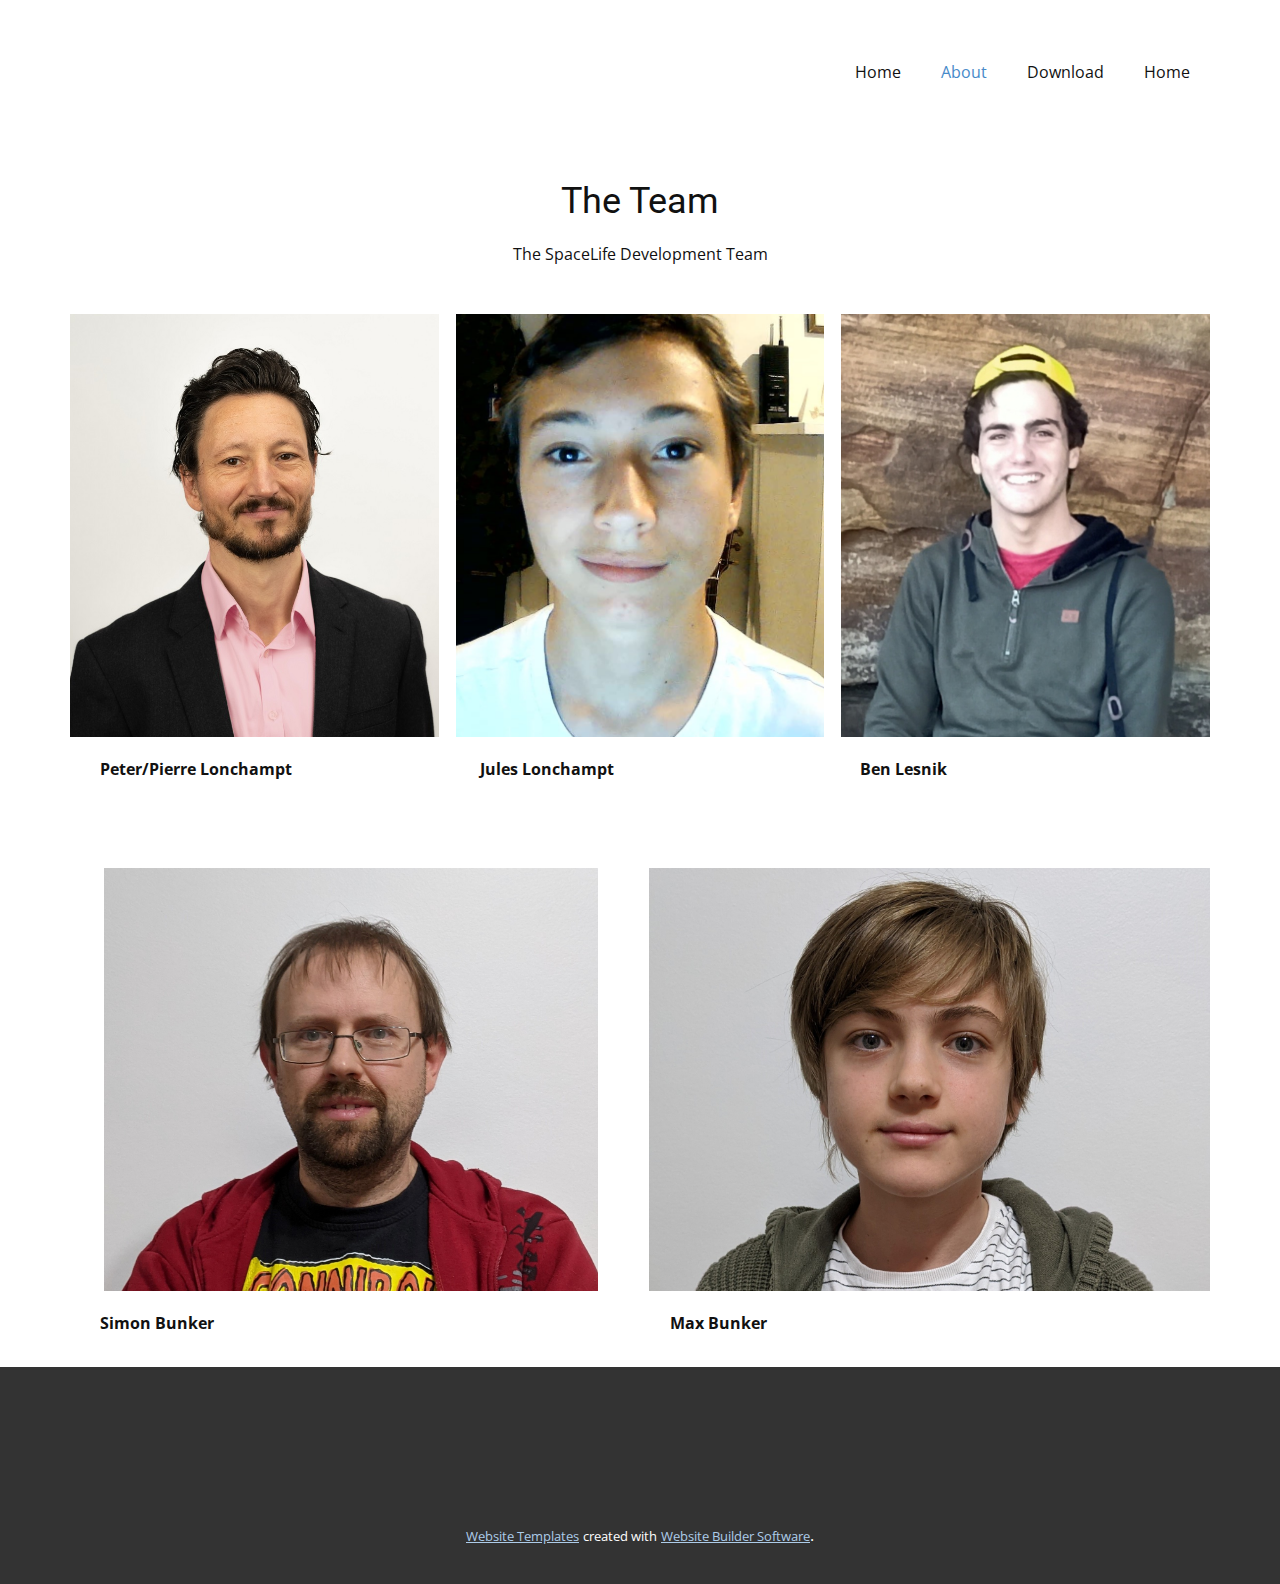
==== About.html @ 0aab5259 "Add files via upload" ====
<!DOCTYPE html>
<html style="font-size: 16px;">
  <head>
    <meta name="viewport" content="width=device-width, initial-scale=1.0">
    <meta charset="utf-8">
    <meta name="keywords" content="The Team">
    <meta name="description" content="">
    <meta name="page_type" content="np-template-header-footer-from-plugin">
    <title>About</title>
    <link rel="stylesheet" href="nicepage.css" media="screen">
<link rel="stylesheet" href="About.css" media="screen">
    <script class="u-script" type="text/javascript" src="jquery.js" defer=""></script>
    <script class="u-script" type="text/javascript" src="nicepage.js" defer=""></script>
    <meta name="generator" content="Nicepage 3.25.0, nicepage.com">
    <link id="u-theme-google-font" rel="stylesheet" href="https://fonts.googleapis.com/css?family=Roboto:100,100i,300,300i,400,400i,500,500i,700,700i,900,900i|Open+Sans:300,300i,400,400i,600,600i,700,700i,800,800i">
    
    
    
    <script type="application/ld+json">{
		"@context": "http://schema.org",
		"@type": "Organization",
		"name": ""
}</script>
    <meta name="theme-color" content="#478ac9">
    <meta property="og:title" content="About">
    <meta property="og:type" content="website">
  </head>
  <body class="u-body"><header class="u-clearfix u-header u-header" id="sec-68ea"><div class="u-clearfix u-sheet u-sheet-1">
        <nav class="u-menu u-menu-dropdown u-offcanvas u-menu-1">
          <div class="menu-collapse" style="font-size: 1rem; letter-spacing: 0px;">
            <a class="u-button-style u-custom-left-right-menu-spacing u-custom-padding-bottom u-custom-top-bottom-menu-spacing u-nav-link u-text-active-palette-1-base u-text-hover-palette-2-base" href="#">
              <svg><use xmlns:xlink="http://www.w3.org/1999/xlink" xlink:href="#menu-hamburger"></use></svg>
              <svg version="1.1" xmlns="http://www.w3.org/2000/svg" xmlns:xlink="http://www.w3.org/1999/xlink"><defs><symbol id="menu-hamburger" viewBox="0 0 16 16" style="width: 16px; height: 16px;"><rect y="1" width="16" height="2"></rect><rect y="7" width="16" height="2"></rect><rect y="13" width="16" height="2"></rect>
</symbol>
</defs></svg>
            </a>
          </div>
          <div class="u-custom-menu u-nav-container">
            <ul class="u-nav u-unstyled u-nav-1"><li class="u-nav-item"><a class="u-button-style u-nav-link u-text-active-palette-1-base u-text-hover-palette-2-base" href="Home.html" style="padding: 10px 20px;">Home</a>
</li><li class="u-nav-item"><a class="u-button-style u-nav-link u-text-active-palette-1-base u-text-hover-palette-2-base" href="About.html" style="padding: 10px 20px;">About</a>
</li><li class="u-nav-item"><a class="u-button-style u-nav-link u-text-active-palette-1-base u-text-hover-palette-2-base" href="Contact.html" style="padding: 10px 20px;">Download</a>
</li><li class="u-nav-item"><a class="u-button-style u-nav-link u-text-active-palette-1-base u-text-hover-palette-2-base" href="Home.html" style="padding: 10px 20px;">Home</a>
</li></ul>
          </div>
          <div class="u-custom-menu u-nav-container-collapse">
            <div class="u-black u-container-style u-inner-container-layout u-opacity u-opacity-95 u-sidenav">
              <div class="u-sidenav-overflow">
                <div class="u-menu-close"></div>
                <ul class="u-align-center u-nav u-popupmenu-items u-unstyled u-nav-2"><li class="u-nav-item"><a class="u-button-style u-nav-link" href="Home.html">Home</a>
</li><li class="u-nav-item"><a class="u-button-style u-nav-link" href="About.html">About</a>
</li><li class="u-nav-item"><a class="u-button-style u-nav-link" href="Contact.html">Download</a>
</li></ul>
              </div>
            </div>
            <div class="u-black u-menu-overlay u-opacity u-opacity-70"></div>
          </div>
        </nav>
      </div></header>
    <section class="u-align-center u-clearfix u-section-1" id="sec-3fcc">
      <div class="u-clearfix u-sheet u-sheet-1">
        <h2 class="u-text u-text-default u-text-1">The Team</h2>
        <p class="u-text u-text-2">The SpaceLife Development Team</p>
        <div class="u-expanded-width u-gallery u-layout-grid u-lightbox u-show-text-on-hover u-gallery-1">
          <div class="u-gallery-inner u-gallery-inner-1">
            <div class="u-effect-fade u-gallery-item">
              <div class="u-back-slide" data-image-width="794" data-image-height="794">
                <img class="u-back-image u-expanded" src="images/DSC03553pnk-small.jpg">
              </div>
              <div class="u-over-slide u-shading u-over-slide-1">
                <h3 class="u-gallery-heading"></h3>
                <p class="u-gallery-text"></p>
              </div>
            </div>
            <div class="u-effect-fade u-gallery-item">
              <div class="u-back-slide" data-image-width="749" data-image-height="1011">
                <img class="u-back-image u-expanded" src="images/WIN_20211002_18_24_16_Pro.jpg">
              </div>
              <div class="u-over-slide u-shading u-over-slide-2">
                <h3 class="u-gallery-heading"></h3>
                <p class="u-gallery-text"></p>
              </div>
            </div>
            <div class="u-effect-fade u-gallery-item">
              <div class="u-back-slide" data-image-width="599" data-image-height="574">
                <img class="u-back-image u-expanded" src="images/IMG_20211002_183747.jpg">
              </div>
              <div class="u-over-slide u-shading u-over-slide-3">
                <h3 class="u-gallery-heading"></h3>
                <p class="u-gallery-text"></p>
              </div>
            </div>
          </div>
        </div>
        <div class="u-list u-list-1">
          <div class="u-repeater u-repeater-1">
            <div class="u-container-style u-custom-item u-list-item u-repeater-item">
              <div class="u-container-layout u-similar-container u-container-layout-1">
                <p class="u-custom-item u-text u-text-default u-text-3">Peter/Pierre Lonchampt</p>
              </div>
            </div>
            <div class="u-container-style u-custom-item u-list-item u-repeater-item">
              <div class="u-container-layout u-similar-container u-container-layout-2">
                <p class="u-custom-item u-text u-text-default u-text-4">Jules Lonchampt</p>
              </div>
            </div>
            <div class="u-container-style u-custom-item u-list-item u-repeater-item">
              <div class="u-container-layout u-similar-container u-container-layout-3">
                <p class="u-custom-item u-text u-text-default u-text-5">Ben Lesnik</p>
              </div>
            </div>
          </div>
        </div>
      </div>
    </section>
    <section class="u-align-center u-clearfix u-section-2" id="carousel_04f4">
      <div class="u-clearfix u-sheet u-valign-middle u-sheet-1">
        <div class="u-expanded-width u-gallery u-layout-grid u-lightbox u-show-text-on-hover u-gallery-1">
          <div class="u-gallery-inner u-gallery-inner-1">
            <div class="u-effect-fade u-gallery-item">
              <div class="u-back-slide" data-image-width="1849" data-image-height="1582">
                <img class="u-back-image u-expanded u-image-contain" src="images/PXL_20211002_0841191282.jpg">
              </div>
              <div class="u-over-slide u-shading u-over-slide-1">
                <h3 class="u-gallery-heading"></h3>
                <p class="u-gallery-text"></p>
              </div>
            </div>
            <div class="u-effect-fade u-gallery-item">
              <div class="u-back-slide" data-image-width="2160" data-image-height="1873">
                <img class="u-back-image u-expanded" src="images/PXL_20211002_0841282122.jpg">
              </div>
              <div class="u-over-slide u-shading u-over-slide-2">
                <h3 class="u-gallery-heading"></h3>
                <p class="u-gallery-text"></p>
              </div>
            </div>
          </div>
        </div>
        <div class="u-list u-list-1">
          <div class="u-repeater u-repeater-1">
            <div class="u-container-style u-custom-item u-list-item u-repeater-item">
              <div class="u-container-layout u-similar-container u-container-layout-1">
                <p class="u-text u-text-default u-text-1">Simon Bunker</p>
              </div>
            </div>
            <div class="u-container-style u-custom-item u-list-item u-repeater-item">
              <div class="u-container-layout u-similar-container u-container-layout-2">
                <p class="u-text u-text-default u-text-2">Max Bunker</p>
              </div>
            </div>
          </div>
        </div>
      </div>
    </section>
    
    
    <footer class="u-align-center u-clearfix u-footer u-grey-80 u-footer" id="sec-aee1"><div class="u-align-left u-clearfix u-sheet u-sheet-1"></div></footer>
    <section class="u-backlink u-clearfix u-grey-80">
      <a class="u-link" href="https://nicepage.com/website-templates" target="_blank">
        <span>Website Templates</span>
      </a>
      <p class="u-text">
        <span>created with</span>
      </p>
      <a class="u-link" href="https://nicepage.com/" target="_blank">
        <span>Website Builder Software</span>
      </a>. 
    </section>
  </body>
</html>
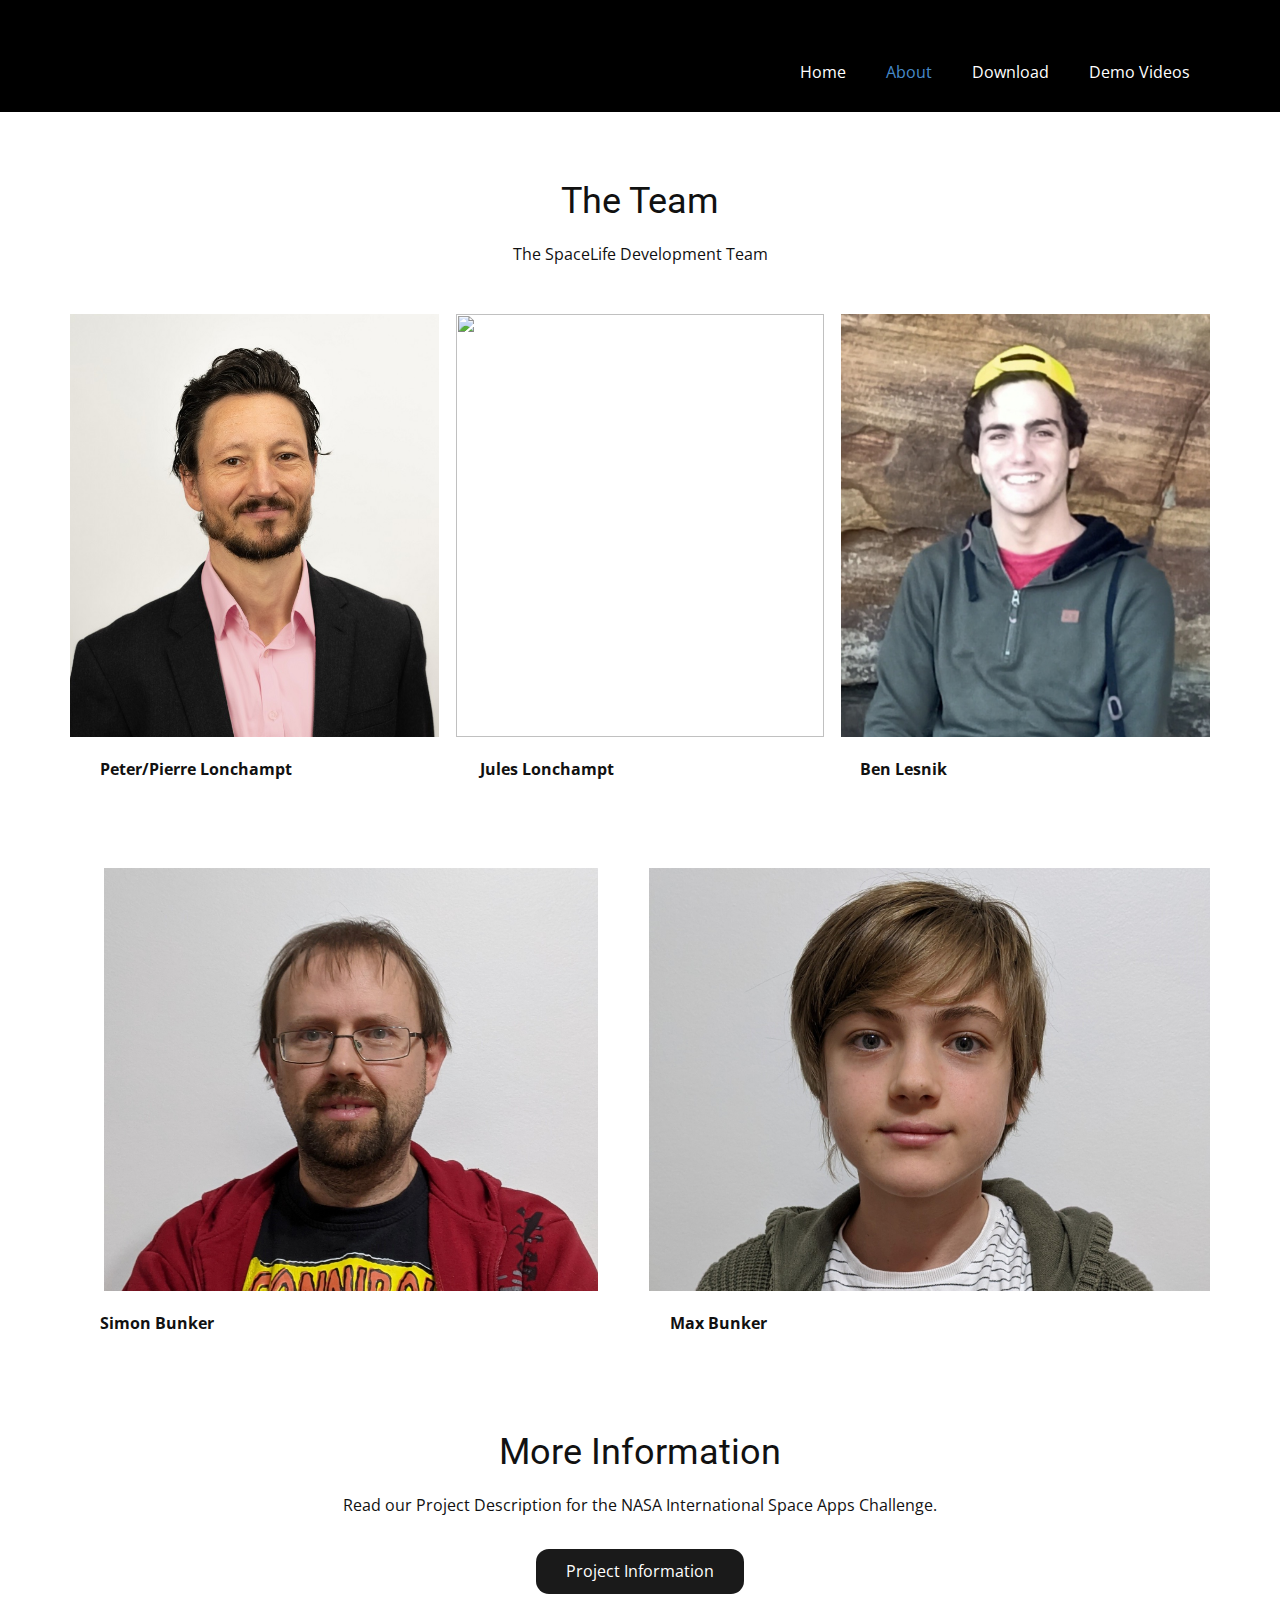
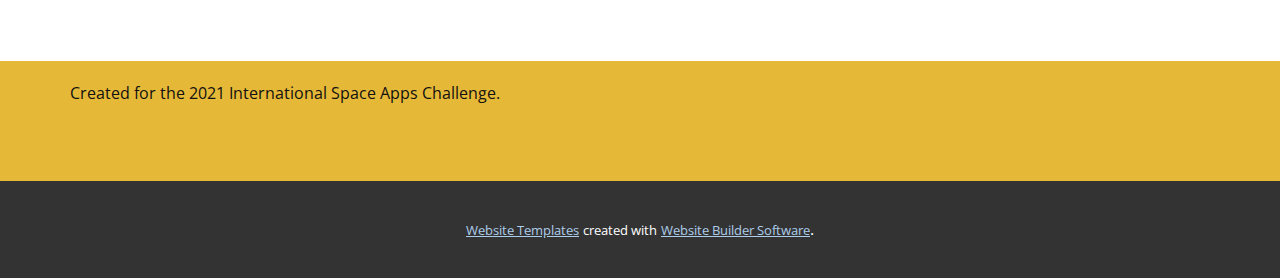
==== commit f15cc77f: "Add files via upload" ====
--- a/About.html
+++ b/About.html
@@ -16,6 +16,7 @@
     
     
     
+    
     <script type="application/ld+json">{
 		"@context": "http://schema.org",
 		"@type": "Organization",
@@ -25,7 +26,7 @@
     <meta property="og:title" content="About">
     <meta property="og:type" content="website">
   </head>
-  <body class="u-body"><header class="u-clearfix u-header u-header" id="sec-68ea"><div class="u-clearfix u-sheet u-sheet-1">
+  <body class="u-body"><header class="u-black u-clearfix u-header u-header" id="sec-68ea"><div class="u-clearfix u-sheet u-sheet-1">
         <nav class="u-menu u-menu-dropdown u-offcanvas u-menu-1">
           <div class="menu-collapse" style="font-size: 1rem; letter-spacing: 0px;">
             <a class="u-button-style u-custom-left-right-menu-spacing u-custom-padding-bottom u-custom-top-bottom-menu-spacing u-nav-link u-text-active-palette-1-base u-text-hover-palette-2-base" href="#">
@@ -38,17 +39,18 @@
           <div class="u-custom-menu u-nav-container">
             <ul class="u-nav u-unstyled u-nav-1"><li class="u-nav-item"><a class="u-button-style u-nav-link u-text-active-palette-1-base u-text-hover-palette-2-base" href="Home.html" style="padding: 10px 20px;">Home</a>
 </li><li class="u-nav-item"><a class="u-button-style u-nav-link u-text-active-palette-1-base u-text-hover-palette-2-base" href="About.html" style="padding: 10px 20px;">About</a>
-</li><li class="u-nav-item"><a class="u-button-style u-nav-link u-text-active-palette-1-base u-text-hover-palette-2-base" href="Contact.html" style="padding: 10px 20px;">Download</a>
-</li><li class="u-nav-item"><a class="u-button-style u-nav-link u-text-active-palette-1-base u-text-hover-palette-2-base" href="Home.html" style="padding: 10px 20px;">Home</a>
+</li><li class="u-nav-item"><a class="u-button-style u-nav-link u-text-active-palette-1-base u-text-hover-palette-2-base" href="Download.html" style="padding: 10px 20px;">Download</a>
+</li><li class="u-nav-item"><a class="u-button-style u-nav-link u-text-active-palette-1-base u-text-hover-palette-2-base" href="Demo-Videos.html" style="padding: 10px 20px;">Demo Videos</a>
 </li></ul>
           </div>
           <div class="u-custom-menu u-nav-container-collapse">
             <div class="u-black u-container-style u-inner-container-layout u-opacity u-opacity-95 u-sidenav">
               <div class="u-sidenav-overflow">
                 <div class="u-menu-close"></div>
-                <ul class="u-align-center u-nav u-popupmenu-items u-unstyled u-nav-2"><li class="u-nav-item"><a class="u-button-style u-nav-link" href="Home.html">Home</a>
-</li><li class="u-nav-item"><a class="u-button-style u-nav-link" href="About.html">About</a>
-</li><li class="u-nav-item"><a class="u-button-style u-nav-link" href="Contact.html">Download</a>
+                <ul class="u-align-center u-nav u-popupmenu-items u-unstyled u-nav-2"><li class="u-nav-item"><a class="u-button-style u-nav-link" href="Home.html" style="padding: 10px 20px;">Home</a>
+</li><li class="u-nav-item"><a class="u-button-style u-nav-link" href="About.html" style="padding: 10px 20px;">About</a>
+</li><li class="u-nav-item"><a class="u-button-style u-nav-link" href="Download.html" style="padding: 10px 20px;">Download</a>
+</li><li class="u-nav-item"><a class="u-button-style u-nav-link" href="Demo-Videos.html" style="padding: 10px 20px;">Demo Videos</a>
 </li></ul>
               </div>
             </div>
@@ -72,8 +74,8 @@
               </div>
             </div>
             <div class="u-effect-fade u-gallery-item">
-              <div class="u-back-slide" data-image-width="749" data-image-height="1011">
-                <img class="u-back-image u-expanded" src="images/WIN_20211002_18_24_16_Pro.jpg">
+              <div class="u-back-slide" data-image-width="959" data-image-height="939">
+                <img class="u-back-image u-expanded" src="images/IMG_00031.JPG">
               </div>
               <div class="u-over-slide u-shading u-over-slide-2">
                 <h3 class="u-gallery-heading"></h3>
@@ -152,9 +154,19 @@
         </div>
       </div>
     </section>
+    <section class="u-align-center u-clearfix u-section-3" id="sec-ffdb">
+      <div class="u-align-center u-clearfix u-sheet u-valign-middle u-sheet-1">
+        <h2 class="u-text u-text-default u-text-1">More Information</h2>
+        <p class="u-text u-text-2">Read our Project Description for the NASA International Space Apps Challenge.</p>
+        <a href="https://2021.spaceappschallenge.org/challenges/statements/the-trail-to-mars-can-you-keep-your-crew-alive/teams/spacelife/project" class="u-btn u-btn-round u-button-style u-grey-90 u-radius-13 u-btn-1">Project Information</a>
+      </div>
+    </section>
     
     
-    <footer class="u-align-center u-clearfix u-footer u-grey-80 u-footer" id="sec-aee1"><div class="u-align-left u-clearfix u-sheet u-sheet-1"></div></footer>
+    <footer class="u-align-center u-clearfix u-footer u-palette-2-base u-footer" id="sec-aee1"><div class="u-align-left u-clearfix u-sheet u-sheet-1">
+        <p class="u-text u-text-default u-text-1">Created for the 2021 International Space Apps Challenge.<br>
+        </p>
+      </div></footer>
     <section class="u-backlink u-clearfix u-grey-80">
       <a class="u-link" href="https://nicepage.com/website-templates" target="_blank">
         <span>Website Templates</span>
--- a/nicepage.css
+++ b/nicepage.css
@@ -34406,26 +34406,14 @@
 .u-footer .u-sheet-1 {
   min-height: 120px;
 }
-@media (max-width: 1199px) {
-  .u-footer .u-sheet-1 {
-    min-height: 99px;
-  }
-}
-@media (max-width: 991px) {
-  .u-footer .u-sheet-1 {
-    min-height: 76px;
-  }
-}
-@media (max-width: 767px) {
-  .u-footer .u-sheet-1 {
-    min-height: 57px;
-  }
-}
-@media (max-width: 575px) {
-  .u-footer .u-sheet-1 {
-    min-height: 36px;
-  }
-}
+
+.u-footer .u-text-1 {
+  margin-bottom: 60px;
+}
+
+
+
+
 
  /*begin-variables base-font-size*/ 
  html { font-size: 16px; }
--- a/About.css
+++ b/About.css
@@ -314,4 +314,31 @@
   .u-section-2 .u-list-1 {
     width: 340px;
   }
+}.u-section-3 .u-sheet-1 {
+  min-height: 294px;
+}
+
+.u-section-3 .u-text-1 {
+  margin: 60px auto 0;
+}
+
+.u-section-3 .u-text-2 {
+  width: 680px;
+  margin: 20px auto 0;
+}
+
+.u-section-3 .u-btn-1 {
+  margin: 30px auto 60px;
+}
+
+@media (max-width: 767px) {
+  .u-section-3 .u-text-2 {
+    width: 540px;
+  }
+}
+
+@media (max-width: 575px) {
+  .u-section-3 .u-text-2 {
+    width: 340px;
+  }
 }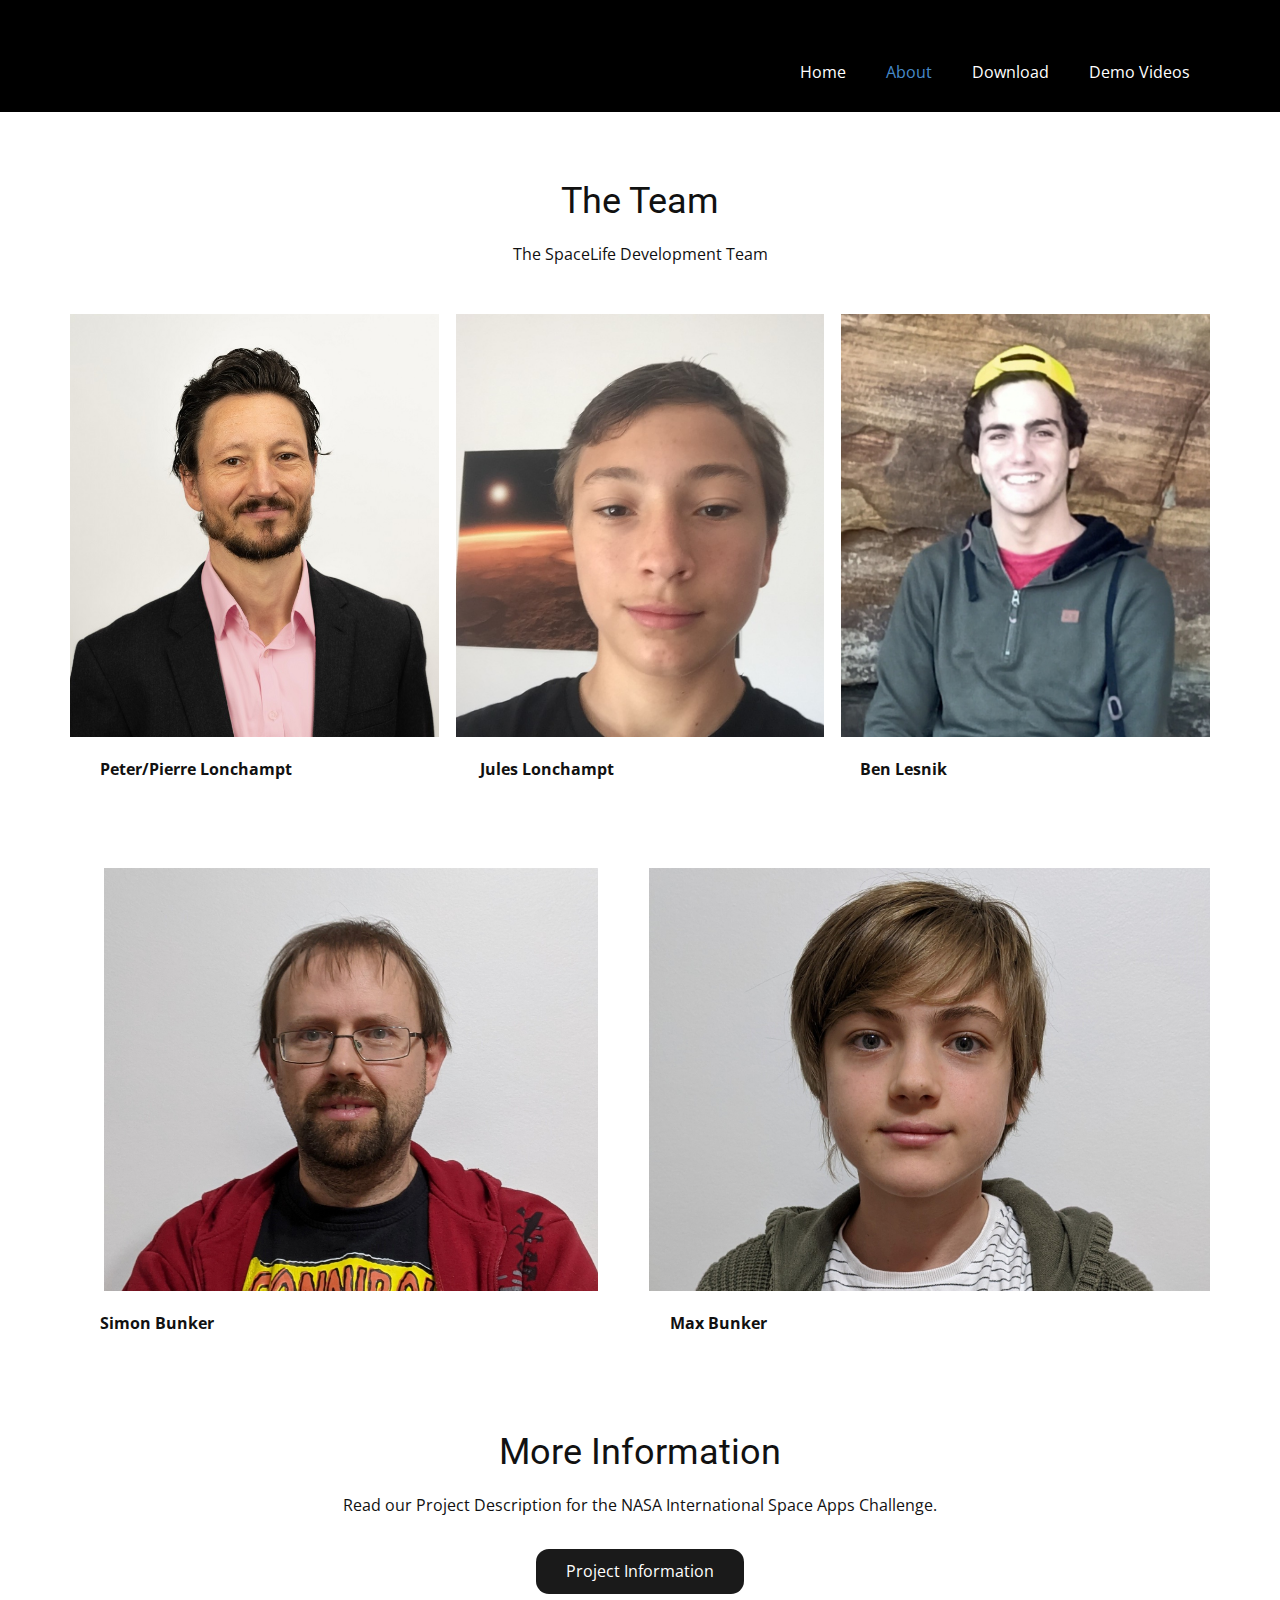
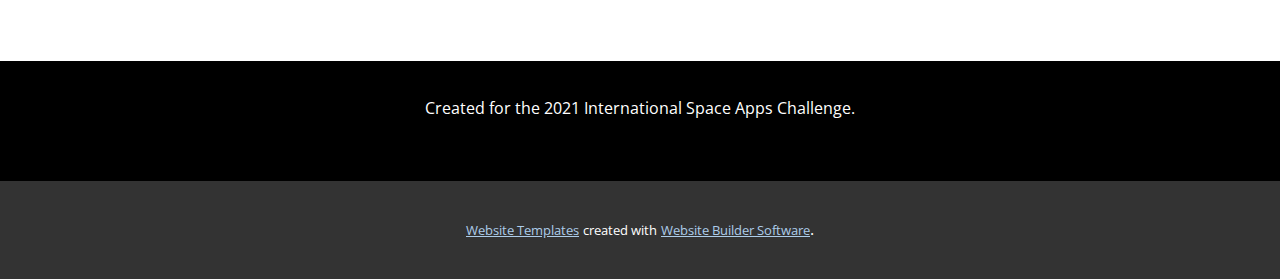
==== commit 795c29d9: "Add files via upload" ====
--- a/About.html
+++ b/About.html
@@ -163,8 +163,8 @@
     </section>
     
     
-    <footer class="u-align-center u-clearfix u-footer u-palette-2-base u-footer" id="sec-aee1"><div class="u-align-left u-clearfix u-sheet u-sheet-1">
-        <p class="u-text u-text-default u-text-1">Created for the 2021 International Space Apps Challenge.<br>
+    <footer class="u-align-center u-black u-clearfix u-footer u-footer" id="sec-aee1"><div class="u-align-left u-clearfix u-sheet u-sheet-1">
+        <p class="u-align-center u-text u-text-default u-text-1">Created for the 2021 International Space Apps Challenge.<br>
         </p>
       </div></footer>
     <section class="u-backlink u-clearfix u-grey-80">
--- a/nicepage.css
+++ b/nicepage.css
@@ -34408,7 +34408,7 @@
 }
 
 .u-footer .u-text-1 {
-  margin-bottom: 60px;
+  margin: 35px auto 60px;
 }
 
 
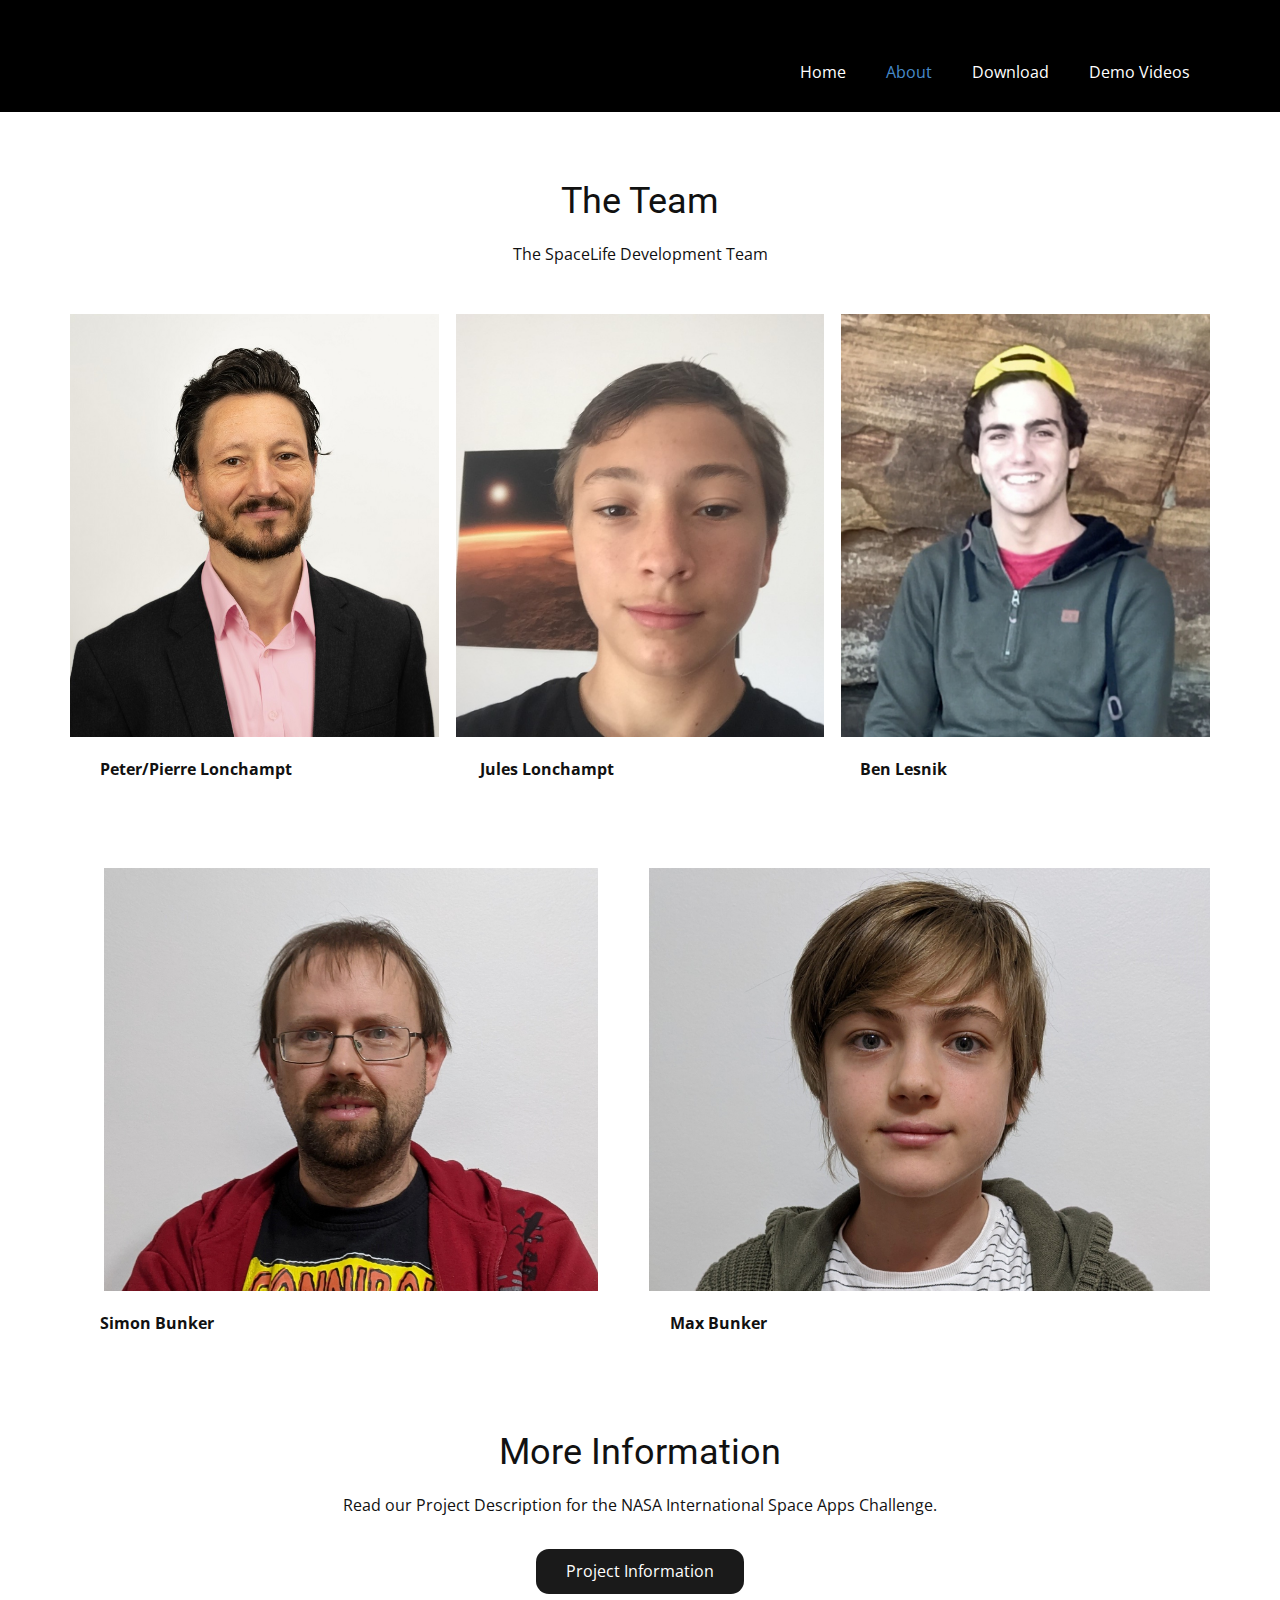
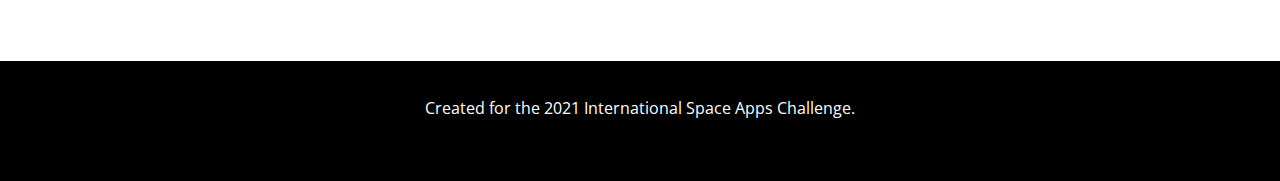
==== commit 23c90358: "Update About.html" ====
--- a/About.html
+++ b/About.html
@@ -167,16 +167,6 @@
         <p class="u-align-center u-text u-text-default u-text-1">Created for the 2021 International Space Apps Challenge.<br>
         </p>
       </div></footer>
-    <section class="u-backlink u-clearfix u-grey-80">
-      <a class="u-link" href="https://nicepage.com/website-templates" target="_blank">
-        <span>Website Templates</span>
-      </a>
-      <p class="u-text">
-        <span>created with</span>
-      </p>
-      <a class="u-link" href="https://nicepage.com/" target="_blank">
-        <span>Website Builder Software</span>
-      </a>. 
-    </section>
+
   </body>
-</html>+</html>
